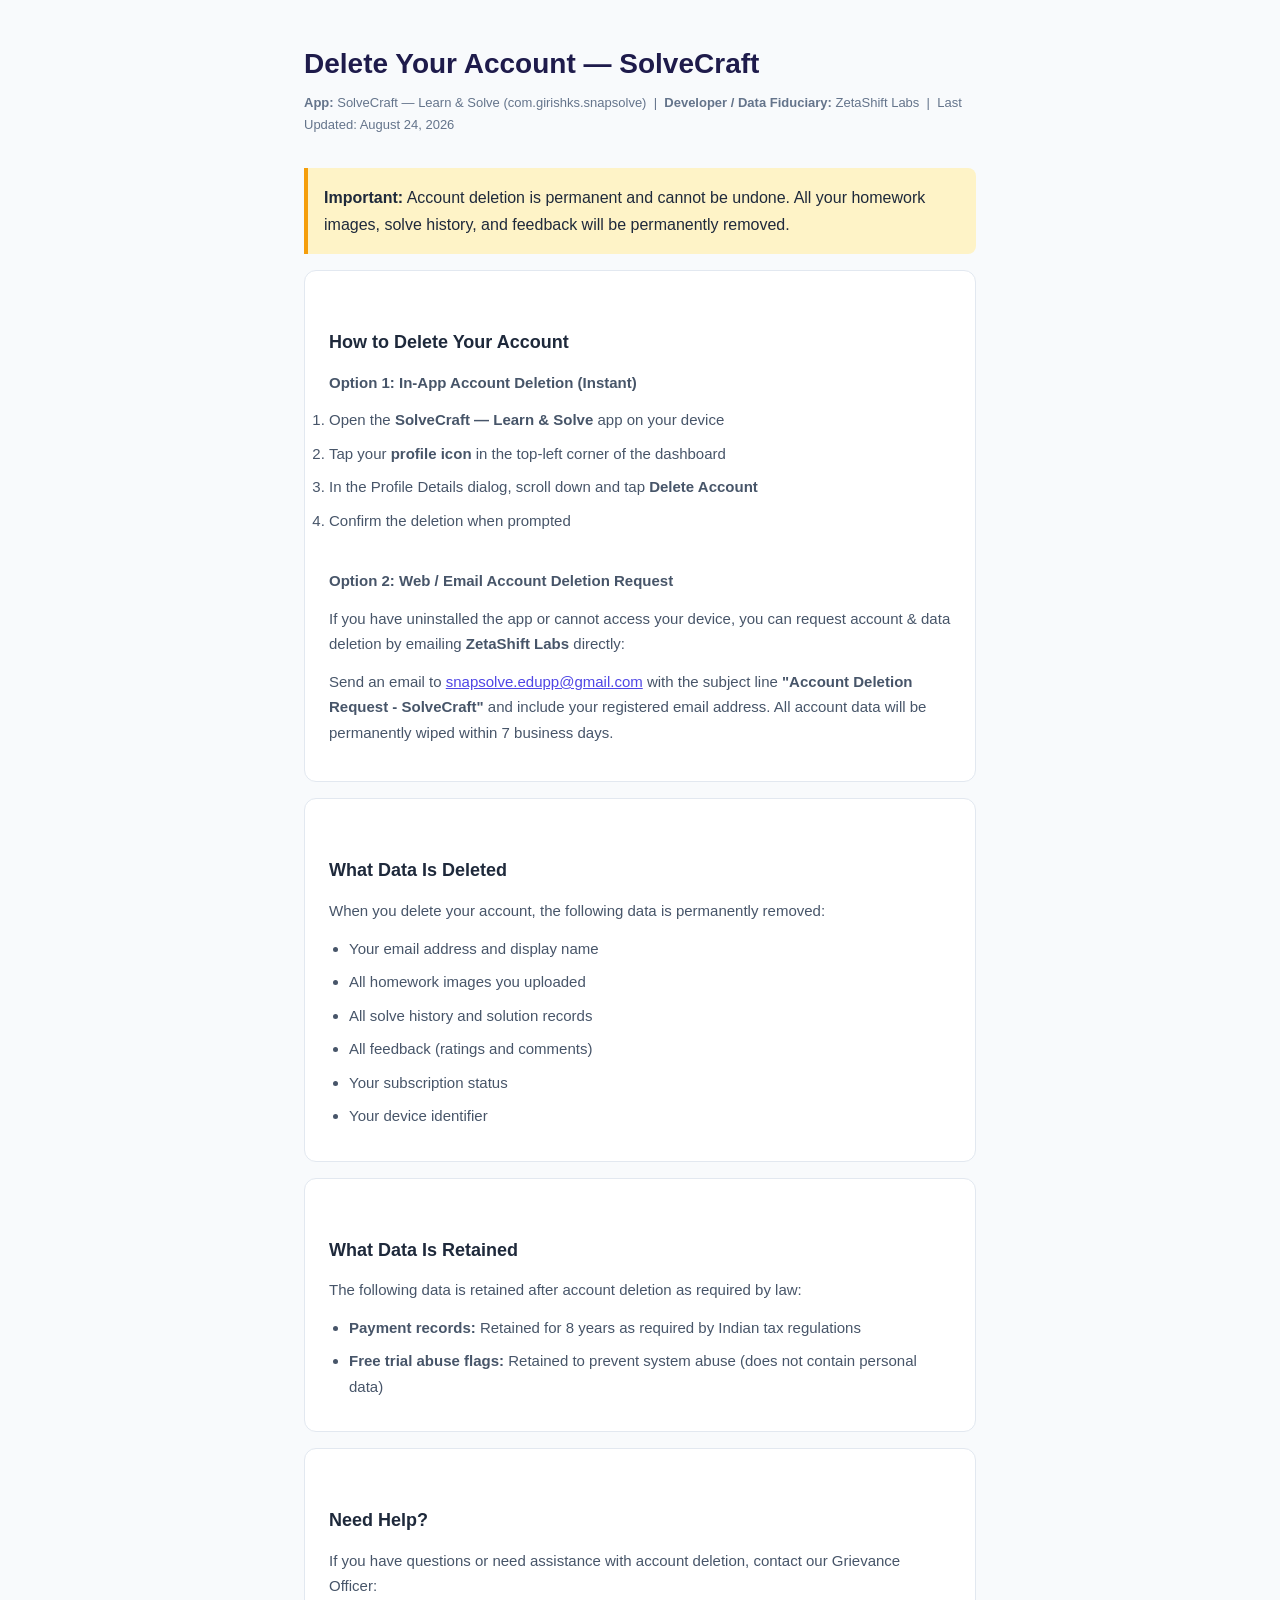
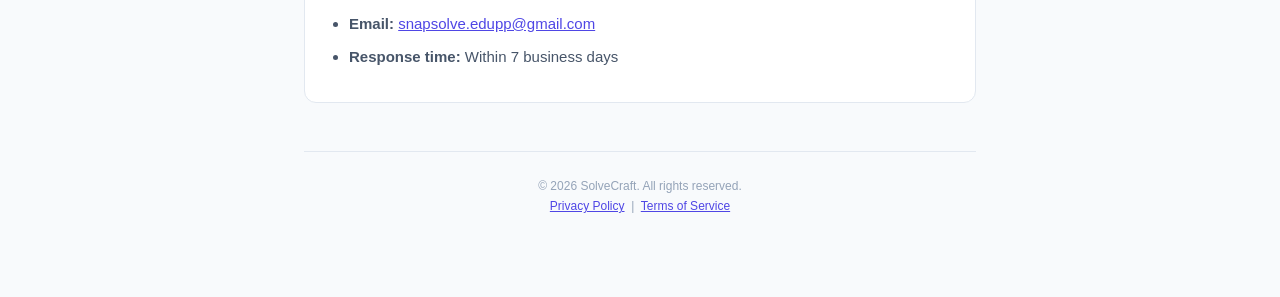
==== delete-account.html @ 04864c2c "Streamline footer links and add hosted Privacy Policy, Terms of Service, and Account Deletion pages" ====
<!DOCTYPE html>
<html lang="en">
<head>
    <meta charset="UTF-8">
    <meta name="viewport" content="width=device-width, initial-scale=1.0">
    <title>SolveCraft — Delete Account</title>
    <style>
        * { margin: 0; padding: 0; box-sizing: border-box; }
        body { font-family: -apple-system, BlinkMacSystemFont, 'Segoe UI', Roboto, sans-serif; color: #1e293b; line-height: 1.7; background: #f8fafc; }
        .container { max-width: 720px; margin: 0 auto; padding: 40px 24px 80px; }
        h1 { font-size: 28px; font-weight: 800; color: #1e1b4b; margin-bottom: 4px; }
        .meta { color: #64748b; font-size: 13px; margin-bottom: 32px; }
        h2 { font-size: 18px; font-weight: 700; color: #1e293b; margin-top: 32px; margin-bottom: 12px; }
        p, li { font-size: 15px; color: #475569; margin-bottom: 12px; }
        ul { padding-left: 20px; }
        li { margin-bottom: 8px; }
        .highlight { background: #fef3c7; border-left: 4px solid #f59e0b; padding: 16px; border-radius: 0 8px 8px 0; margin: 16px 0; }
        .section { background: #fff; border: 1px solid #e2e8f0; border-radius: 12px; padding: 24px; margin-bottom: 16px; }
        .footer { text-align: center; color: #94a3b8; font-size: 12px; margin-top: 48px; padding-top: 24px; border-top: 1px solid #e2e8f0; }
        a { color: #4f46e5; }
    </style>
</head>
<body>
<div class="container">
    <h1>Delete Your Account — SolveCraft</h1>
    <p class="meta"><strong>App:</strong> SolveCraft — Learn & Solve (com.girishks.snapsolve) &nbsp;|&nbsp; <strong>Developer / Data Fiduciary:</strong> ZetaShift Labs &nbsp;|&nbsp; Last Updated: August 24, 2026</p>

    <div class="highlight">
        <strong>Important:</strong> Account deletion is permanent and cannot be undone. All your homework images, solve history, and feedback will be permanently removed.
    </div>

    <div class="section">
        <h2>How to Delete Your Account</h2>
        <p><strong>Option 1: In-App Account Deletion (Instant)</strong></p>
        <ol>
            <li>Open the <strong>SolveCraft — Learn & Solve</strong> app on your device</li>
            <li>Tap your <strong>profile icon</strong> in the top-left corner of the dashboard</li>
            <li>In the Profile Details dialog, scroll down and tap <strong>Delete Account</strong></li>
            <li>Confirm the deletion when prompted</li>
        </ol>
        <br>
        <p><strong>Option 2: Web / Email Account Deletion Request</strong></p>
        <p>If you have uninstalled the app or cannot access your device, you can request account & data deletion by emailing <strong>ZetaShift Labs</strong> directly:</p>
        <p>Send an email to <a href="mailto:snapsolve.edupp@gmail.com?subject=Account%20Deletion%20Request%20-%20SolveCraft">snapsolve.edupp@gmail.com</a> with the subject line <strong>"Account Deletion Request - SolveCraft"</strong> and include your registered email address. All account data will be permanently wiped within 7 business days.</p>
    </div>

    <div class="section">
        <h2>What Data Is Deleted</h2>
        <p>When you delete your account, the following data is permanently removed:</p>
        <ul>
            <li>Your email address and display name</li>
            <li>All homework images you uploaded</li>
            <li>All solve history and solution records</li>
            <li>All feedback (ratings and comments)</li>
            <li>Your subscription status</li>
            <li>Your device identifier</li>
        </ul>
    </div>

    <div class="section">
        <h2>What Data Is Retained</h2>
        <p>The following data is retained after account deletion as required by law:</p>
        <ul>
            <li><strong>Payment records:</strong> Retained for 8 years as required by Indian tax regulations</li>
            <li><strong>Free trial abuse flags:</strong> Retained to prevent system abuse (does not contain personal data)</li>
        </ul>
    </div>

    <div class="section">
        <h2>Need Help?</h2>
        <p>If you have questions or need assistance with account deletion, contact our Grievance Officer:</p>
        <ul>
            <li><strong>Email:</strong> <a href="mailto:snapsolve.edupp@gmail.com">snapsolve.edupp@gmail.com</a></li>
            <li><strong>Response time:</strong> Within 7 business days</li>
        </ul>
    </div>

    <div class="footer">
        &copy; 2026 SolveCraft. All rights reserved.<br>
        <a href="privacy-policy.html">Privacy Policy</a> &nbsp;|&nbsp; <a href="terms-of-service.html">Terms of Service</a>
    </div>
</div>
</body>
</html>
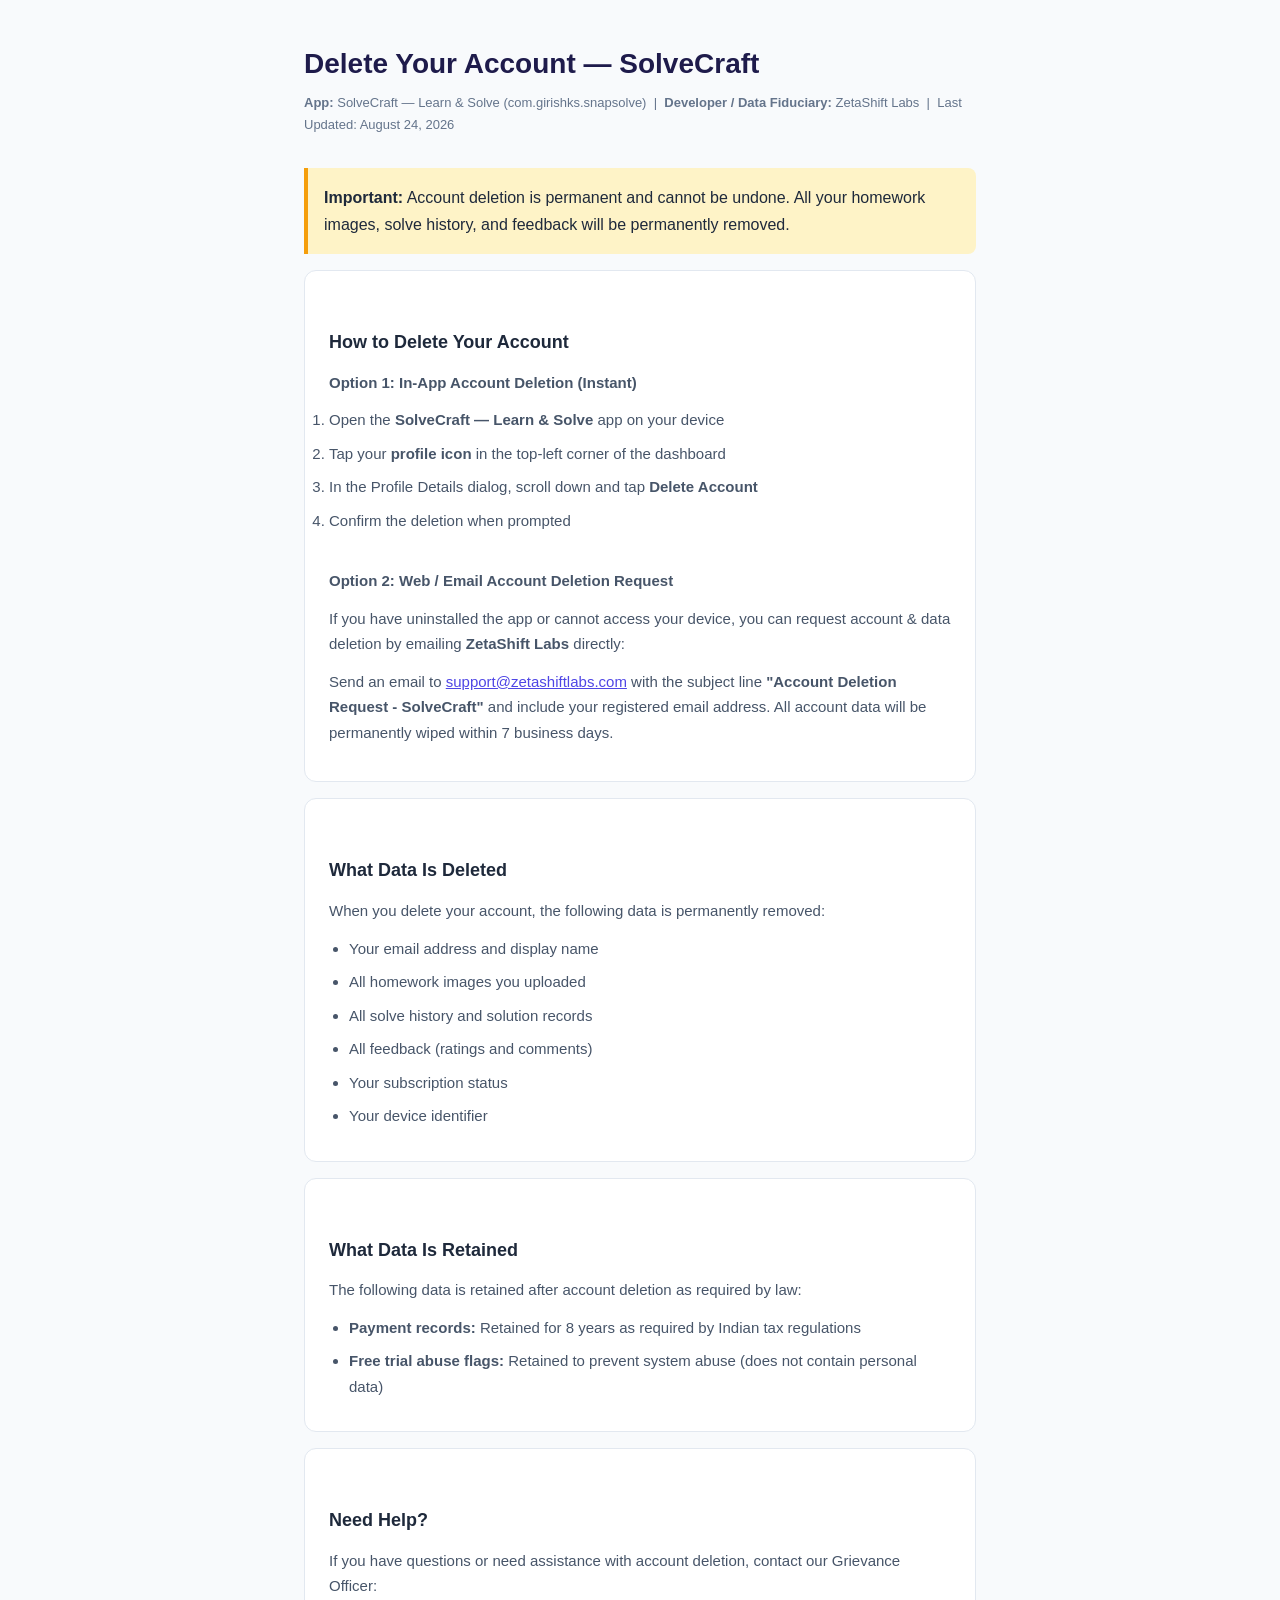
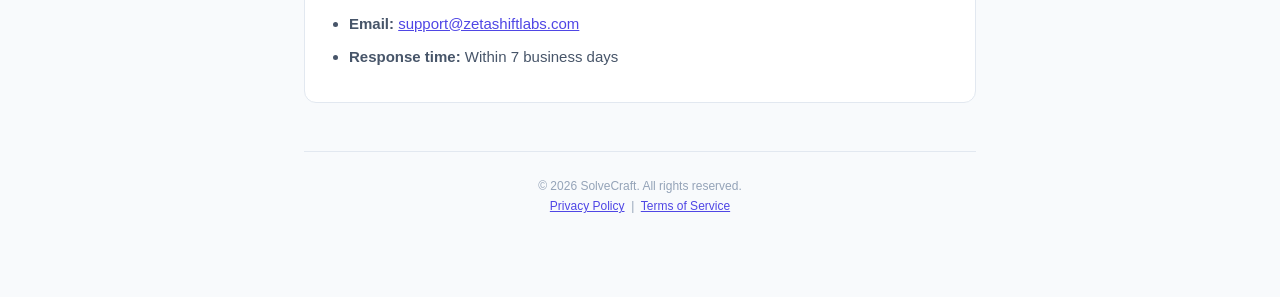
==== commit bc7362ef: "Update contact and support email to support@zetashiftlabs.com" ====
--- a/delete-account.html
+++ b/delete-account.html
@@ -41,7 +41,7 @@
         <br>
         <p><strong>Option 2: Web / Email Account Deletion Request</strong></p>
         <p>If you have uninstalled the app or cannot access your device, you can request account & data deletion by emailing <strong>ZetaShift Labs</strong> directly:</p>
-        <p>Send an email to <a href="mailto:snapsolve.edupp@gmail.com?subject=Account%20Deletion%20Request%20-%20SolveCraft">snapsolve.edupp@gmail.com</a> with the subject line <strong>"Account Deletion Request - SolveCraft"</strong> and include your registered email address. All account data will be permanently wiped within 7 business days.</p>
+        <p>Send an email to <a href="mailto:support@zetashiftlabs.com?subject=Account%20Deletion%20Request%20-%20SolveCraft">support@zetashiftlabs.com</a> with the subject line <strong>"Account Deletion Request - SolveCraft"</strong> and include your registered email address. All account data will be permanently wiped within 7 business days.</p>
     </div>
 
     <div class="section">
@@ -70,7 +70,7 @@
         <h2>Need Help?</h2>
         <p>If you have questions or need assistance with account deletion, contact our Grievance Officer:</p>
         <ul>
-            <li><strong>Email:</strong> <a href="mailto:snapsolve.edupp@gmail.com">snapsolve.edupp@gmail.com</a></li>
+            <li><strong>Email:</strong> <a href="mailto:support@zetashiftlabs.com">support@zetashiftlabs.com</a></li>
             <li><strong>Response time:</strong> Within 7 business days</li>
         </ul>
     </div>
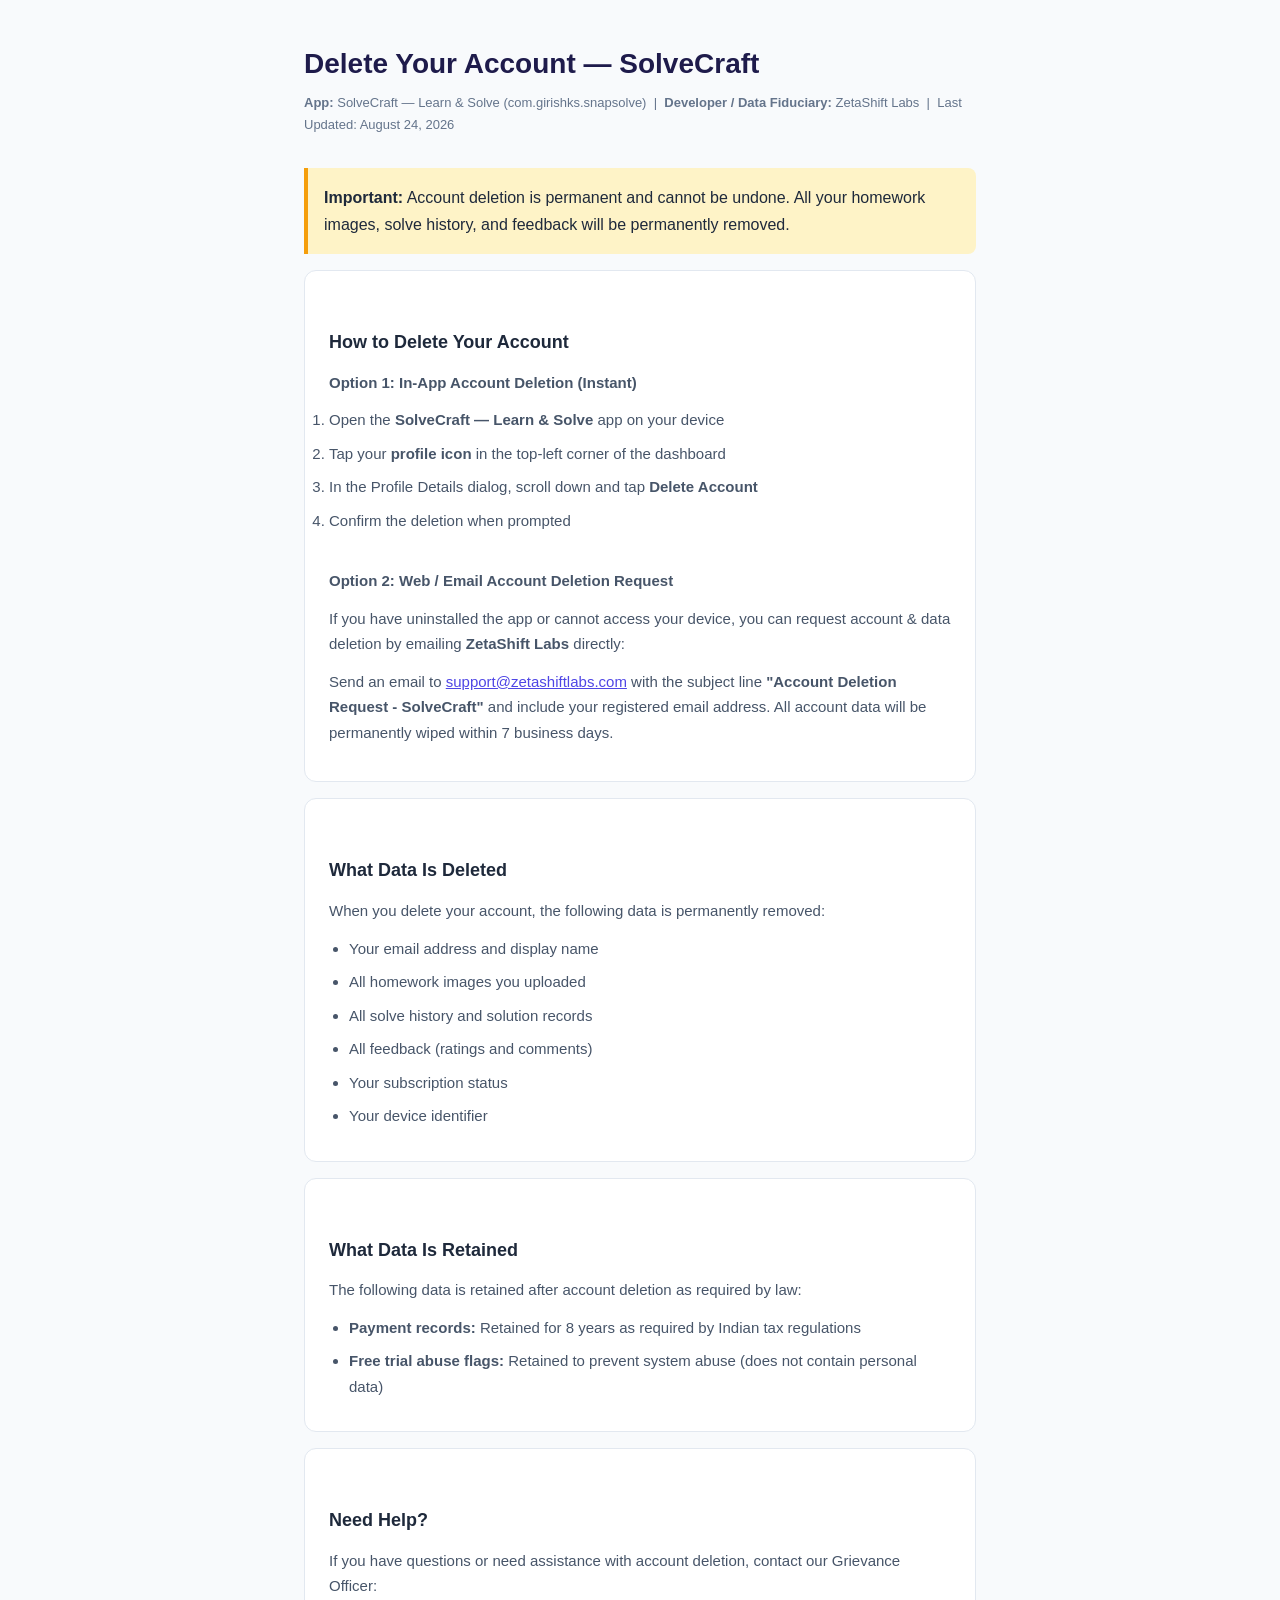
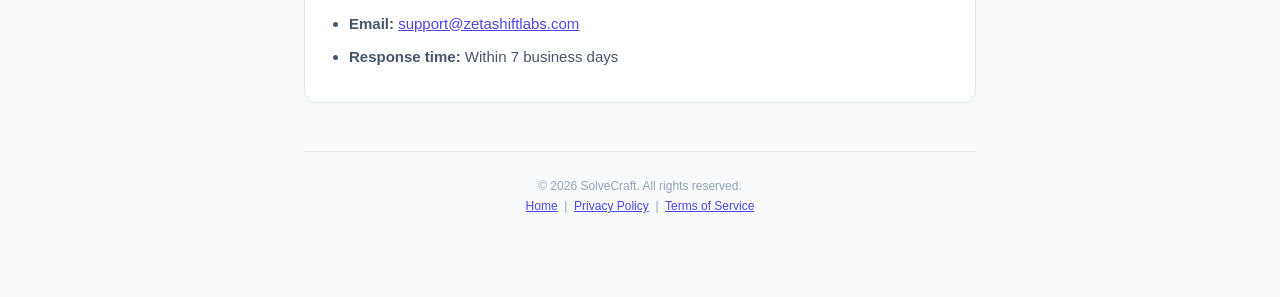
==== commit 8e8f11f6: "Optimize SEO: add multi-size favicons, WebSite/SoftwareApplication schema, and account deletion inde" ====
--- a/delete-account.html
+++ b/delete-account.html
@@ -1,9 +1,22 @@
 <!DOCTYPE html>
 <html lang="en">
 <head>
+    <!-- Google tag (gtag.js) -->
+    <script async src="https://www.googletagmanager.com/gtag/js?id=G-91YYLYGNWC"></script>
+    <script>
+      window.dataLayer = window.dataLayer || [];
+      function gtag(){dataLayer.push(arguments);}
+      gtag('js', new Date());
+
+      gtag('config', 'G-91YYLYGNWC');
+    </script>
     <meta charset="UTF-8">
     <meta name="viewport" content="width=device-width, initial-scale=1.0">
     <title>SolveCraft — Delete Account</title>
+    <link rel="icon" type="image/x-icon" href="favicon.ico">
+    <link rel="icon" type="image/png" sizes="48x48" href="favicon-48x48.png">
+    <link rel="icon" type="image/png" sizes="192x192" href="favicon-192x192.png">
+    <link rel="apple-touch-icon" sizes="180x180" href="apple-touch-icon.png">
     <style>
         * { margin: 0; padding: 0; box-sizing: border-box; }
         body { font-family: -apple-system, BlinkMacSystemFont, 'Segoe UI', Roboto, sans-serif; color: #1e293b; line-height: 1.7; background: #f8fafc; }
@@ -77,7 +90,7 @@
 
     <div class="footer">
         &copy; 2026 SolveCraft. All rights reserved.<br>
-        <a href="privacy-policy.html">Privacy Policy</a> &nbsp;|&nbsp; <a href="terms-of-service.html">Terms of Service</a>
+        <a href="https://zetashiftlabs.com/">Home</a> &nbsp;|&nbsp; <a href="privacy-policy.html">Privacy Policy</a> &nbsp;|&nbsp; <a href="terms-of-service.html">Terms of Service</a>
     </div>
 </div>
 </body>
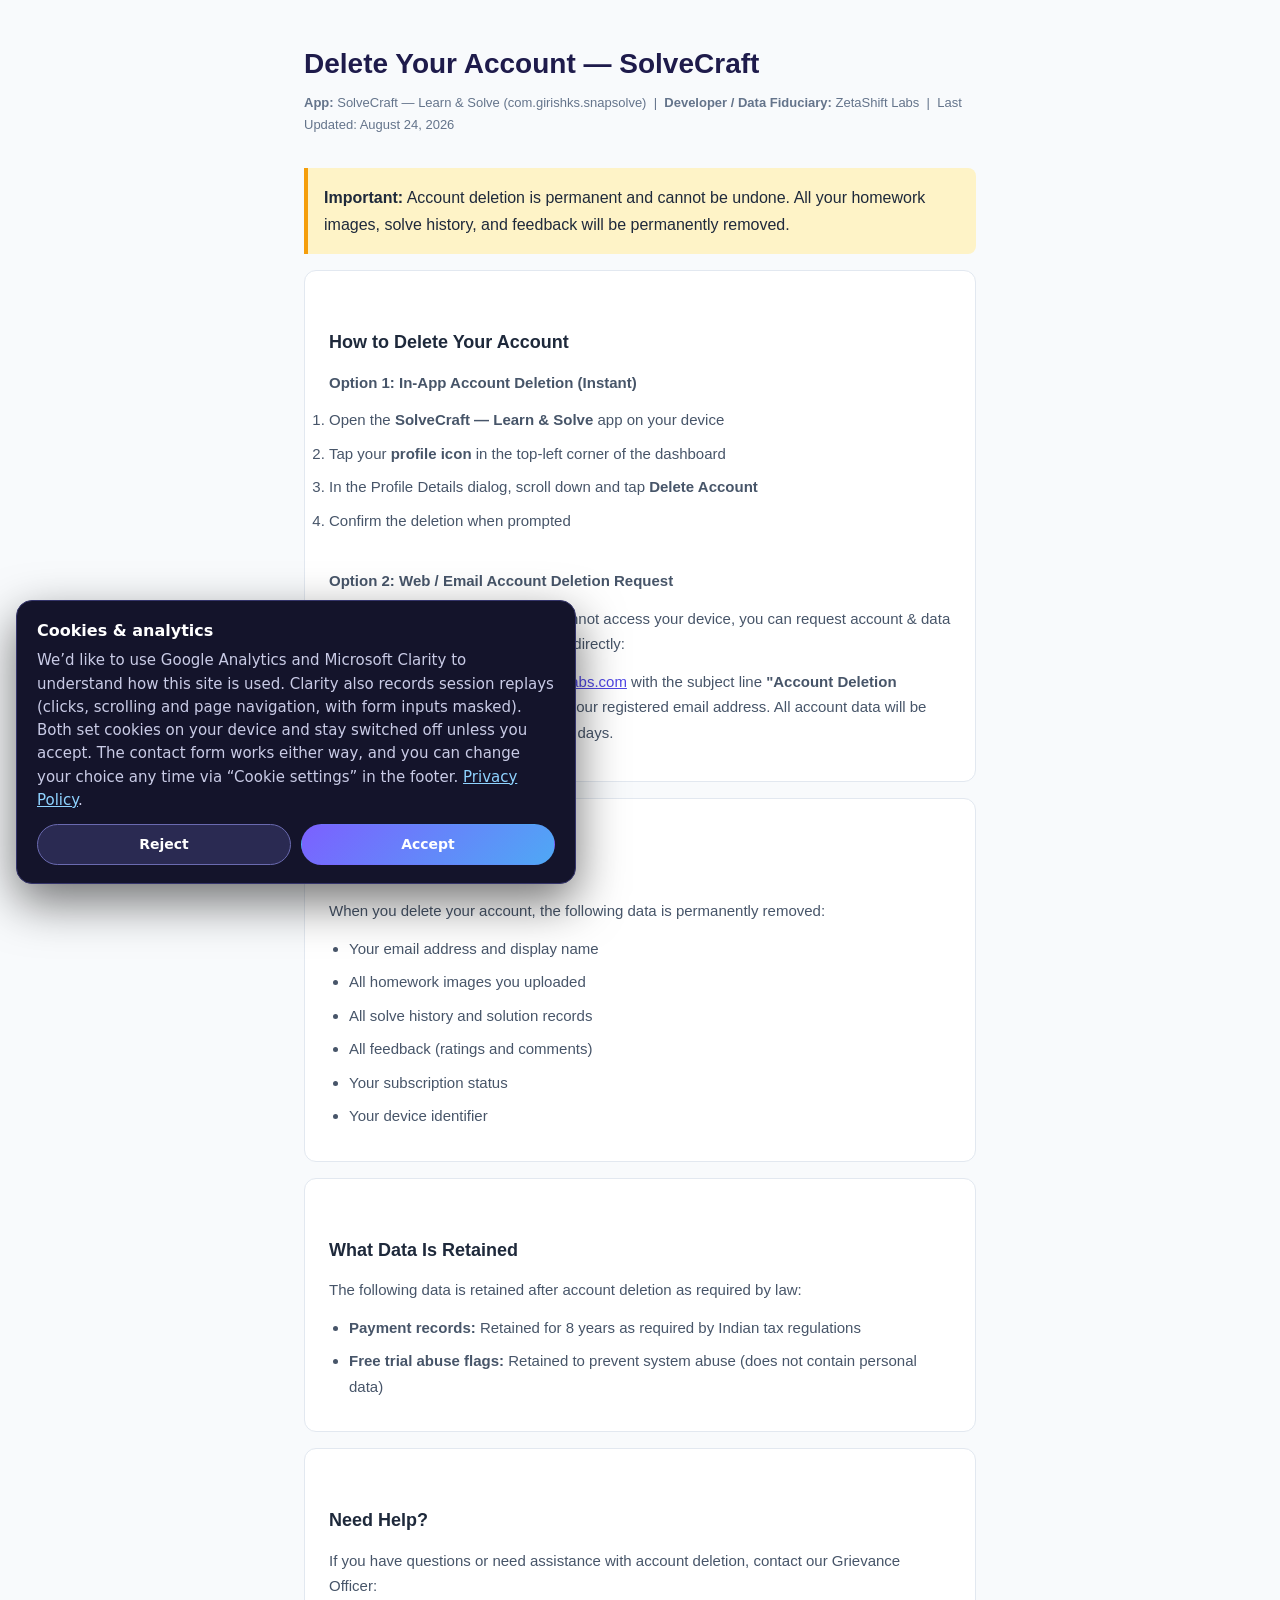
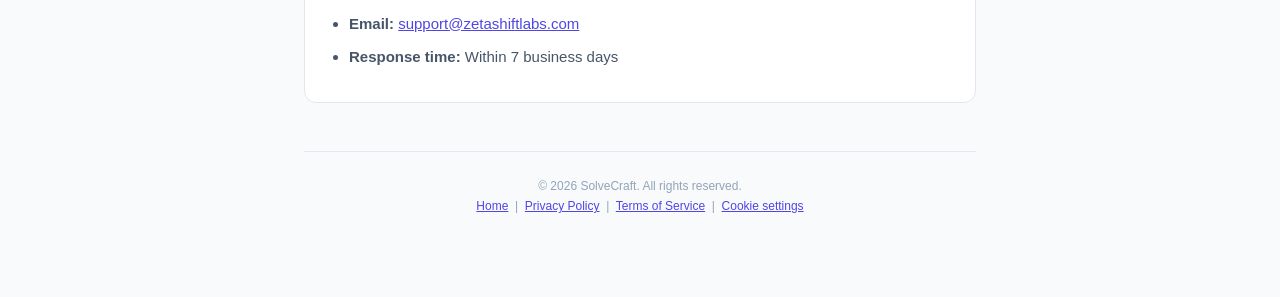
==== commit 61d0712a: "Load GA and Clarity only after consent; add cookie banner; update privacy policy (hosting, Google Wo" ====
--- a/delete-account.html
+++ b/delete-account.html
@@ -1,15 +1,8 @@
 <!DOCTYPE html>
 <html lang="en">
 <head>
-    <!-- Google tag (gtag.js) -->
-    <script async src="https://www.googletagmanager.com/gtag/js?id=G-91YYLYGNWC"></script>
-    <script>
-      window.dataLayer = window.dataLayer || [];
-      function gtag(){dataLayer.push(arguments);}
-      gtag('js', new Date());
-
-      gtag('config', 'G-91YYLYGNWC');
-    </script>
+    <!-- Analytics load only after consent (see consent.js) -->
+    <script src="consent.js" defer></script>
     <meta charset="UTF-8">
     <meta name="viewport" content="width=device-width, initial-scale=1.0">
     <title>SolveCraft — Delete Account</title>
@@ -90,7 +83,7 @@
 
     <div class="footer">
         &copy; 2026 SolveCraft. All rights reserved.<br>
-        <a href="https://zetashiftlabs.com/">Home</a> &nbsp;|&nbsp; <a href="privacy-policy.html">Privacy Policy</a> &nbsp;|&nbsp; <a href="terms-of-service.html">Terms of Service</a>
+        <a href="https://zetashiftlabs.com/">Home</a> &nbsp;|&nbsp; <a href="privacy-policy.html">Privacy Policy</a> &nbsp;|&nbsp; <a href="terms-of-service.html">Terms of Service</a> &nbsp;|&nbsp; <a href="#" data-cookie-settings>Cookie settings</a>
     </div>
 </div>
 </body>
